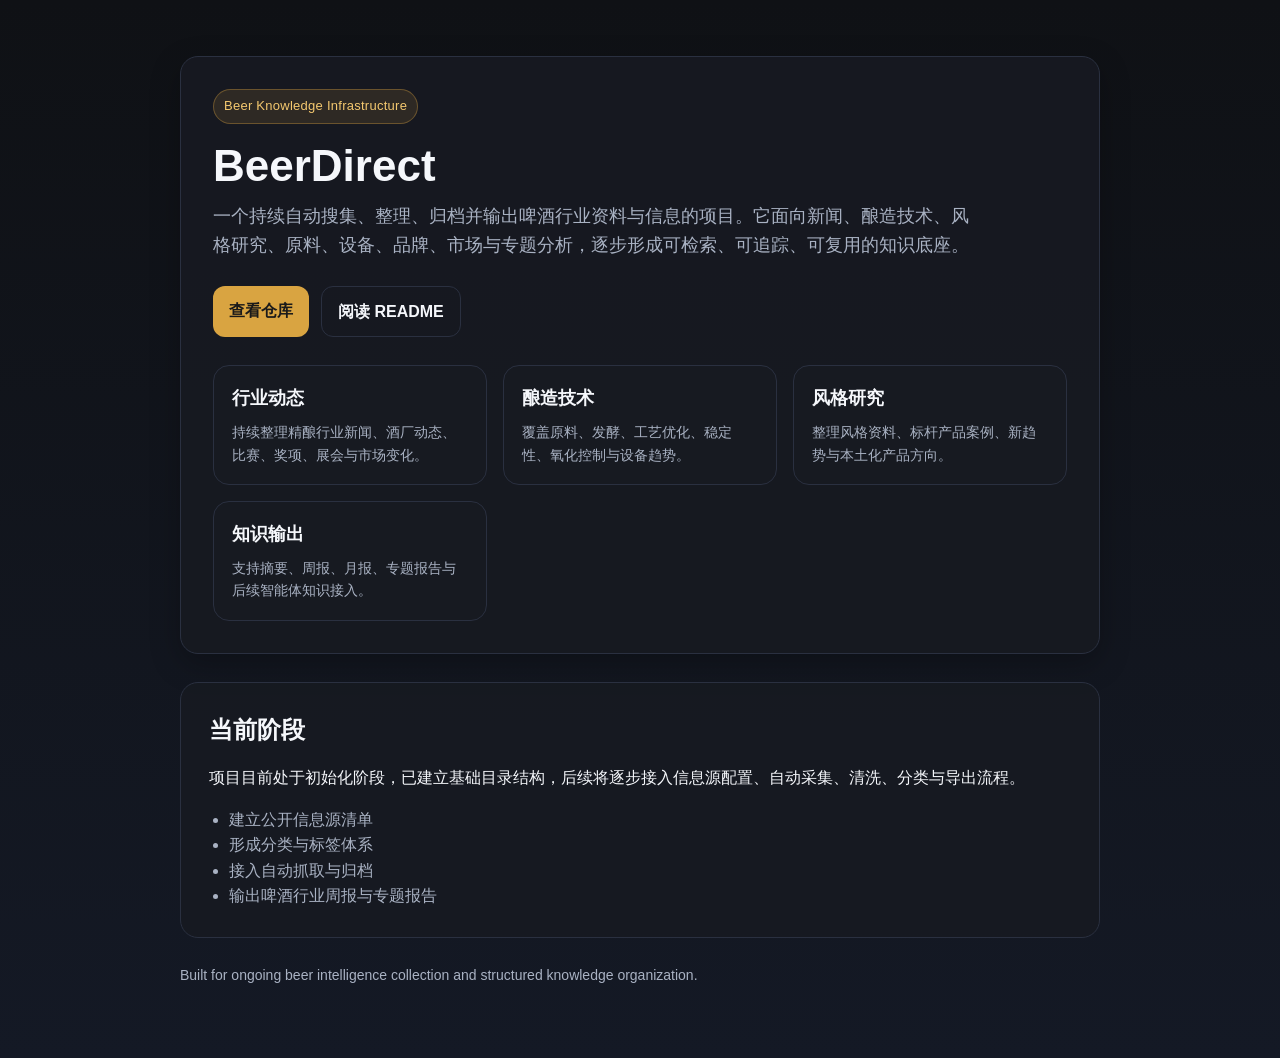
==== docs/index.html @ 403834e1 "Add static GitHub Pages landing page" ====
<!doctype html>
<html lang="zh-CN">
<head>
  <meta charset="utf-8" />
  <meta name="viewport" content="width=device-width, initial-scale=1" />
  <title>BeerDirect</title>
  <style>
    :root {
      --bg: #0f1115;
      --card: #171a21;
      --text: #f5f7fb;
      --muted: #a9b2c3;
      --accent: #d9a441;
      --border: #2a3040;
    }
    * { box-sizing: border-box; }
    body {
      margin: 0;
      font-family: -apple-system, BlinkMacSystemFont, "Segoe UI", Roboto, "Helvetica Neue", Arial, sans-serif;
      background: linear-gradient(180deg, #0f1115 0%, #141925 100%);
      color: var(--text);
      line-height: 1.6;
    }
    .wrap {
      max-width: 960px;
      margin: 0 auto;
      padding: 56px 20px 72px;
    }
    .hero {
      background: rgba(23, 26, 33, 0.92);
      border: 1px solid var(--border);
      border-radius: 18px;
      padding: 32px;
      box-shadow: 0 10px 30px rgba(0,0,0,.25);
    }
    h1 {
      margin: 0 0 12px;
      font-size: 44px;
      line-height: 1.1;
    }
    .sub {
      margin: 0;
      font-size: 18px;
      color: var(--muted);
      max-width: 760px;
    }
    .badge {
      display: inline-block;
      margin-bottom: 18px;
      padding: 6px 10px;
      border-radius: 999px;
      background: rgba(217, 164, 65, .12);
      border: 1px solid rgba(217, 164, 65, .35);
      color: #f4c86f;
      font-size: 13px;
      letter-spacing: .02em;
    }
    .grid {
      display: grid;
      grid-template-columns: repeat(auto-fit, minmax(220px, 1fr));
      gap: 16px;
      margin-top: 28px;
    }
    .card {
      background: var(--card);
      border: 1px solid var(--border);
      border-radius: 16px;
      padding: 18px;
    }
    .card h3 {
      margin: 0 0 8px;
      font-size: 18px;
    }
    .card p {
      margin: 0;
      color: var(--muted);
      font-size: 14px;
    }
    .actions {
      display: flex;
      flex-wrap: wrap;
      gap: 12px;
      margin-top: 26px;
    }
    .btn {
      display: inline-block;
      text-decoration: none;
      border-radius: 12px;
      padding: 12px 16px;
      font-weight: 600;
    }
    .btn-primary {
      background: var(--accent);
      color: #1a1a1a;
    }
    .btn-secondary {
      background: transparent;
      color: var(--text);
      border: 1px solid var(--border);
    }
    .section {
      margin-top: 28px;
      background: rgba(23, 26, 33, 0.86);
      border: 1px solid var(--border);
      border-radius: 18px;
      padding: 28px;
    }
    .section h2 {
      margin: 0 0 12px;
      font-size: 24px;
    }
    ul {
      padding-left: 20px;
      margin: 10px 0 0;
      color: var(--muted);
    }
    footer {
      margin-top: 26px;
      color: var(--muted);
      font-size: 14px;
    }
  </style>
</head>
<body>
  <div class="wrap">
    <section class="hero">
      <div class="badge">Beer Knowledge Infrastructure</div>
      <h1>BeerDirect</h1>
      <p class="sub">一个持续自动搜集、整理、归档并输出啤酒行业资料与信息的项目。它面向新闻、酿造技术、风格研究、原料、设备、品牌、市场与专题分析，逐步形成可检索、可追踪、可复用的知识底座。</p>

      <div class="actions">
        <a class="btn btn-primary" href="https://github.com/tipsypub/BeerDirect">查看仓库</a>
        <a class="btn btn-secondary" href="https://github.com/tipsypub/BeerDirect/blob/main/README.md">阅读 README</a>
      </div>

      <div class="grid">
        <div class="card">
          <h3>行业动态</h3>
          <p>持续整理精酿行业新闻、酒厂动态、比赛、奖项、展会与市场变化。</p>
        </div>
        <div class="card">
          <h3>酿造技术</h3>
          <p>覆盖原料、发酵、工艺优化、稳定性、氧化控制与设备趋势。</p>
        </div>
        <div class="card">
          <h3>风格研究</h3>
          <p>整理风格资料、标杆产品案例、新趋势与本土化产品方向。</p>
        </div>
        <div class="card">
          <h3>知识输出</h3>
          <p>支持摘要、周报、月报、专题报告与后续智能体知识接入。</p>
        </div>
      </div>
    </section>

    <section class="section">
      <h2>当前阶段</h2>
      <p>项目目前处于初始化阶段，已建立基础目录结构，后续将逐步接入信息源配置、自动采集、清洗、分类与导出流程。</p>
      <ul>
        <li>建立公开信息源清单</li>
        <li>形成分类与标签体系</li>
        <li>接入自动抓取与归档</li>
        <li>输出啤酒行业周报与专题报告</li>
      </ul>
    </section>

    <footer>
      Built for ongoing beer intelligence collection and structured knowledge organization.
    </footer>
  </div>
</body>
</html>
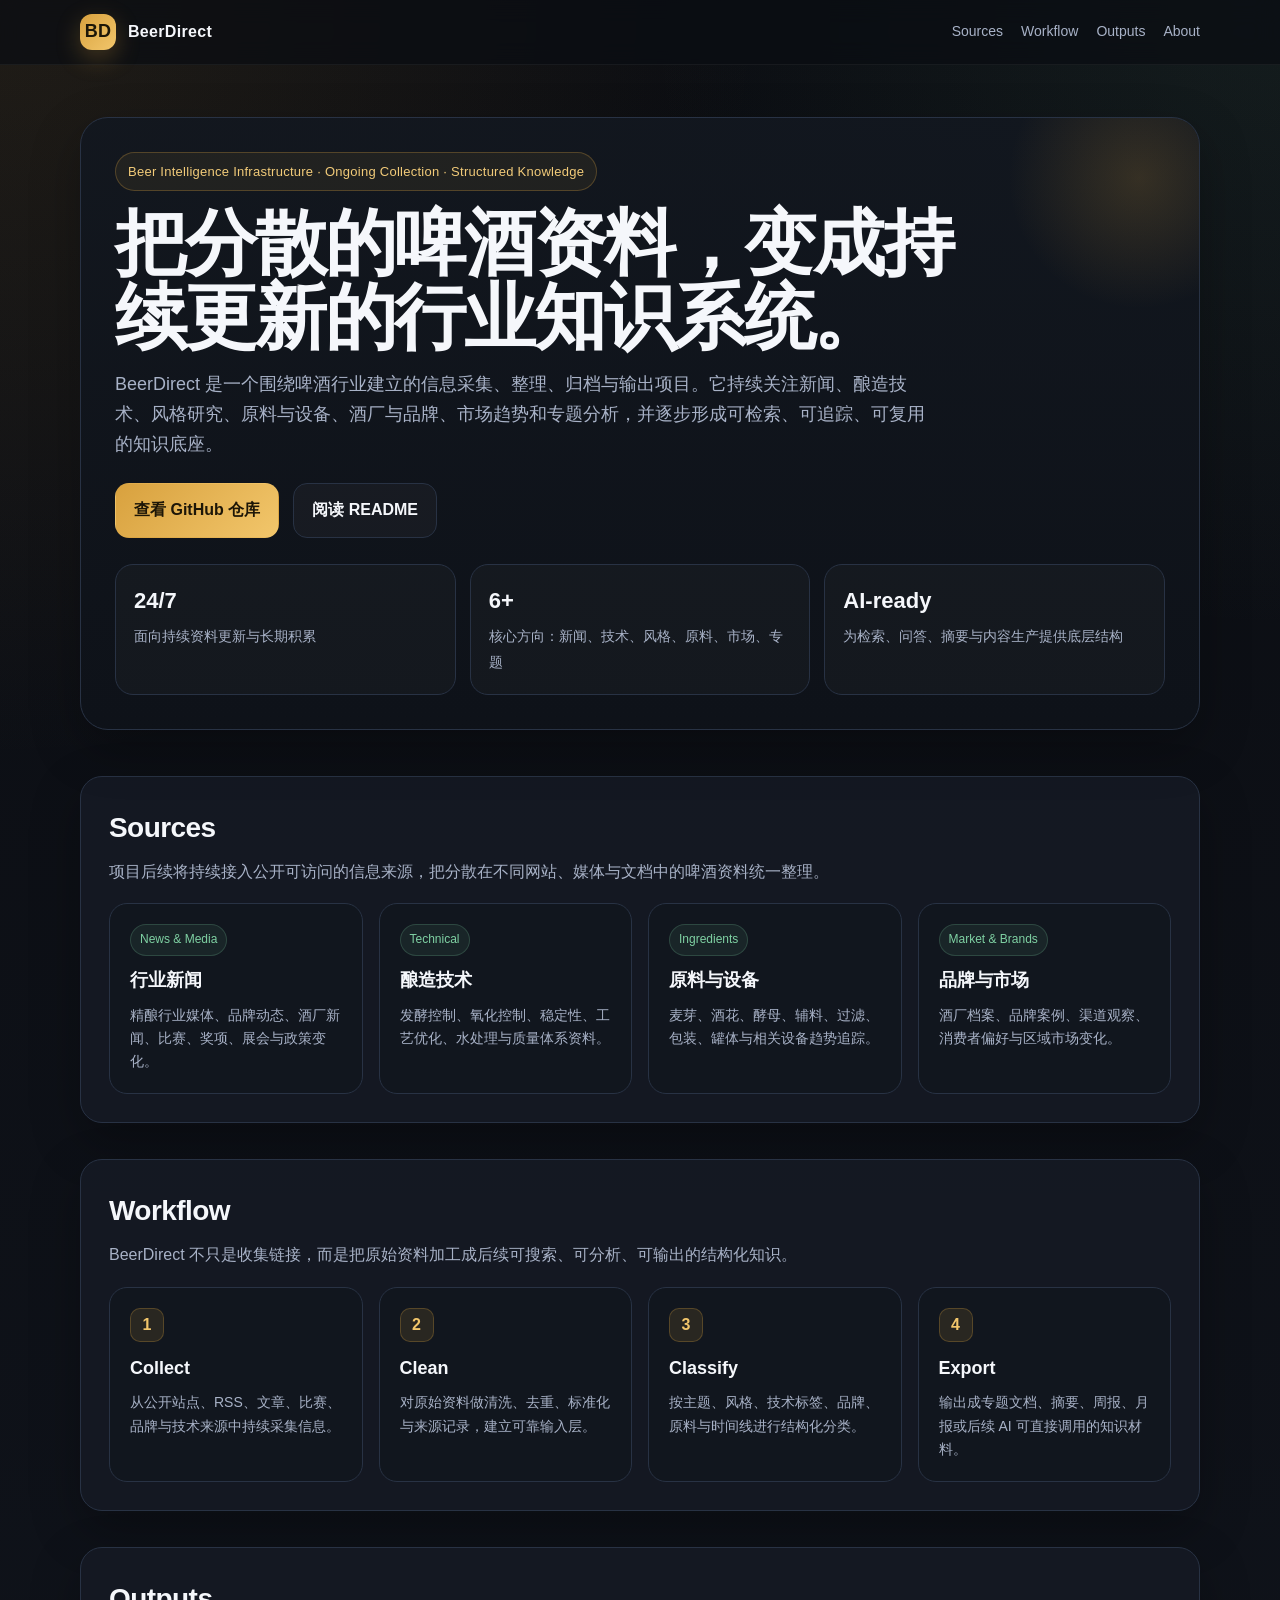
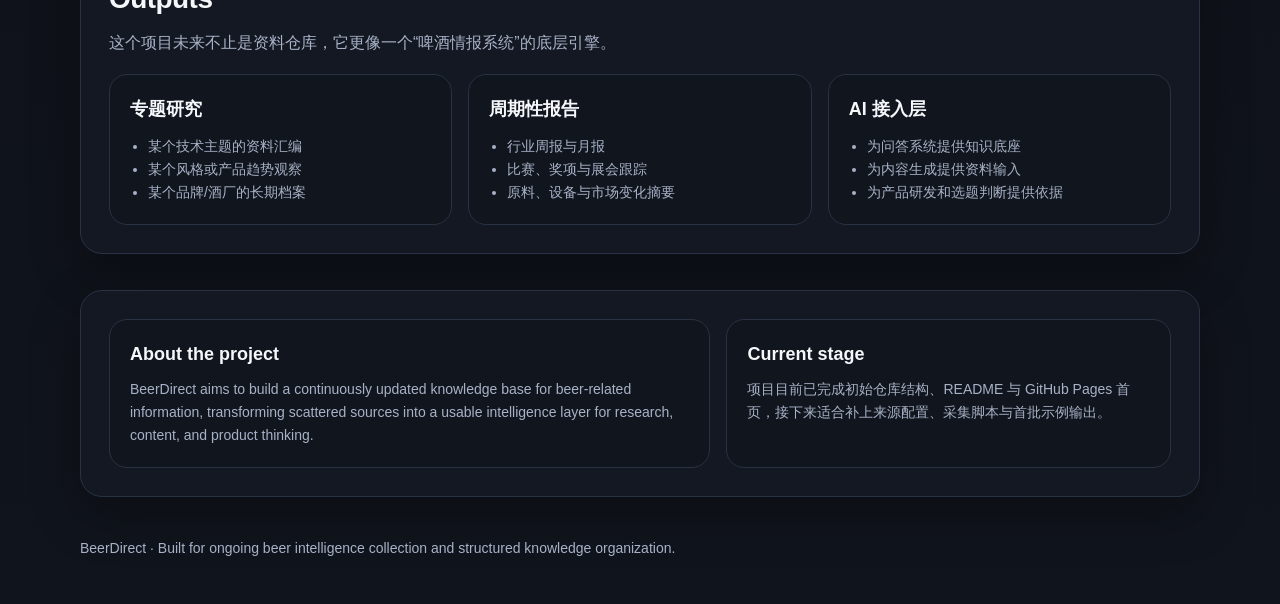
==== commit 075b529e: "Upgrade BeerDirect landing page" ====
--- a/docs/index.html
+++ b/docs/index.html
@@ -3,170 +3,461 @@
 <head>
   <meta charset="utf-8" />
   <meta name="viewport" content="width=device-width, initial-scale=1" />
-  <title>BeerDirect</title>
+  <title>BeerDirect — Beer Intelligence Infrastructure</title>
+  <meta name="description" content="BeerDirect 是一个持续自动搜集、整理、归档并输出啤酒行业资料与信息的项目。" />
   <style>
     :root {
-      --bg: #0f1115;
-      --card: #171a21;
+      --bg: #0b0d12;
+      --bg-soft: #11151d;
+      --card: rgba(21, 26, 36, 0.88);
+      --card-2: rgba(17, 22, 30, 0.92);
       --text: #f5f7fb;
-      --muted: #a9b2c3;
-      --accent: #d9a441;
-      --border: #2a3040;
+      --muted: #a8b2c7;
+      --line: #283244;
+      --accent: #d8a13e;
+      --accent-2: #f2c66b;
+      --ok: #7fd1a3;
+      --shadow: 0 18px 50px rgba(0,0,0,.28);
+      --radius: 22px;
+      --max: 1120px;
     }
     * { box-sizing: border-box; }
+    html { scroll-behavior: smooth; }
     body {
       margin: 0;
       font-family: -apple-system, BlinkMacSystemFont, "Segoe UI", Roboto, "Helvetica Neue", Arial, sans-serif;
-      background: linear-gradient(180deg, #0f1115 0%, #141925 100%);
       color: var(--text);
-      line-height: 1.6;
-    }
-    .wrap {
-      max-width: 960px;
+      background:
+        radial-gradient(circle at top left, rgba(216,161,62,.10), transparent 30%),
+        radial-gradient(circle at top right, rgba(127,209,163,.08), transparent 25%),
+        linear-gradient(180deg, #0b0d12 0%, #10141c 100%);
+      line-height: 1.65;
+    }
+    a { color: inherit; }
+    .container {
+      width: min(var(--max), calc(100% - 32px));
       margin: 0 auto;
-      padding: 56px 20px 72px;
+    }
+    .nav {
+      position: sticky;
+      top: 0;
+      z-index: 10;
+      backdrop-filter: blur(12px);
+      background: rgba(11, 13, 18, 0.72);
+      border-bottom: 1px solid rgba(255,255,255,.05);
+    }
+    .nav-inner {
+      display: flex;
+      align-items: center;
+      justify-content: space-between;
+      gap: 16px;
+      padding: 14px 0;
+    }
+    .brand {
+      display: flex;
+      align-items: center;
+      gap: 12px;
+      text-decoration: none;
+      font-weight: 700;
+      letter-spacing: .02em;
+    }
+    .brand-mark {
+      width: 36px;
+      height: 36px;
+      border-radius: 12px;
+      display: grid;
+      place-items: center;
+      color: #1c1608;
+      background: linear-gradient(135deg, var(--accent), var(--accent-2));
+      box-shadow: 0 8px 24px rgba(216,161,62,.28);
+      font-size: 18px;
+    }
+    .nav-links {
+      display: flex;
+      gap: 18px;
+      flex-wrap: wrap;
+      color: var(--muted);
+      font-size: 14px;
+    }
+    .nav-links a {
+      text-decoration: none;
     }
     .hero {
-      background: rgba(23, 26, 33, 0.92);
-      border: 1px solid var(--border);
-      border-radius: 18px;
-      padding: 32px;
-      box-shadow: 0 10px 30px rgba(0,0,0,.25);
-    }
-    h1 {
-      margin: 0 0 12px;
-      font-size: 44px;
-      line-height: 1.1;
-    }
-    .sub {
-      margin: 0;
-      font-size: 18px;
-      color: var(--muted);
-      max-width: 760px;
-    }
-    .badge {
-      display: inline-block;
-      margin-bottom: 18px;
-      padding: 6px 10px;
+      padding: 52px 0 28px;
+    }
+    .hero-box {
+      position: relative;
+      overflow: hidden;
+      border: 1px solid var(--line);
+      border-radius: 28px;
+      background: linear-gradient(180deg, rgba(18,23,31,.94), rgba(14,18,25,.96));
+      box-shadow: var(--shadow);
+      padding: 34px;
+    }
+    .hero-box::after {
+      content: "";
+      position: absolute;
+      right: -80px;
+      top: -80px;
+      width: 280px;
+      height: 280px;
+      background: radial-gradient(circle, rgba(216,161,62,.18), transparent 66%);
+      pointer-events: none;
+    }
+    .eyebrow {
+      display: inline-flex;
+      align-items: center;
+      gap: 8px;
+      border: 1px solid rgba(216,161,62,.28);
+      background: rgba(216,161,62,.08);
+      color: #f2cb79;
       border-radius: 999px;
-      background: rgba(217, 164, 65, .12);
-      border: 1px solid rgba(217, 164, 65, .35);
-      color: #f4c86f;
+      padding: 8px 12px;
       font-size: 13px;
       letter-spacing: .02em;
     }
+    h1 {
+      font-size: clamp(40px, 7vw, 72px);
+      line-height: 1.02;
+      margin: 16px 0 16px;
+      letter-spacing: -.03em;
+      max-width: 900px;
+    }
+    .lead {
+      max-width: 820px;
+      font-size: 18px;
+      color: var(--muted);
+      margin: 0;
+    }
+    .hero-actions {
+      display: flex;
+      flex-wrap: wrap;
+      gap: 14px;
+      margin-top: 24px;
+    }
+    .btn {
+      display: inline-flex;
+      align-items: center;
+      justify-content: center;
+      padding: 13px 18px;
+      border-radius: 14px;
+      text-decoration: none;
+      font-weight: 700;
+      border: 1px solid transparent;
+      transition: transform .16s ease, border-color .16s ease, background .16s ease;
+    }
+    .btn:hover { transform: translateY(-1px); }
+    .btn-primary {
+      color: #1d1607;
+      background: linear-gradient(135deg, var(--accent), var(--accent-2));
+    }
+    .btn-secondary {
+      color: var(--text);
+      background: rgba(255,255,255,.03);
+      border-color: var(--line);
+    }
+    .hero-stats {
+      display: grid;
+      grid-template-columns: repeat(3, minmax(0,1fr));
+      gap: 14px;
+      margin-top: 26px;
+    }
+    .stat {
+      border: 1px solid var(--line);
+      background: rgba(255,255,255,.025);
+      border-radius: 18px;
+      padding: 18px;
+    }
+    .stat strong {
+      display: block;
+      font-size: 22px;
+      margin-bottom: 4px;
+    }
+    .stat span {
+      color: var(--muted);
+      font-size: 14px;
+    }
+    .section {
+      padding: 18px 0;
+    }
+    .section-box {
+      border: 1px solid var(--line);
+      border-radius: var(--radius);
+      background: var(--card);
+      box-shadow: var(--shadow);
+      padding: 28px;
+    }
+    .section-head {
+      display: flex;
+      justify-content: space-between;
+      gap: 18px;
+      align-items: end;
+      margin-bottom: 18px;
+    }
+    .section-title {
+      font-size: 28px;
+      margin: 0;
+      letter-spacing: -.02em;
+    }
+    .section-desc {
+      margin: 8px 0 0;
+      color: var(--muted);
+      max-width: 760px;
+    }
     .grid {
       display: grid;
-      grid-template-columns: repeat(auto-fit, minmax(220px, 1fr));
       gap: 16px;
-      margin-top: 28px;
-    }
+    }
+    .grid-4 { grid-template-columns: repeat(4, minmax(0,1fr)); }
+    .grid-3 { grid-template-columns: repeat(3, minmax(0,1fr)); }
     .card {
-      background: var(--card);
-      border: 1px solid var(--border);
-      border-radius: 16px;
-      padding: 18px;
+      border: 1px solid var(--line);
+      border-radius: 18px;
+      background: var(--card-2);
+      padding: 20px;
     }
     .card h3 {
       margin: 0 0 8px;
       font-size: 18px;
     }
-    .card p {
+    .card p, .card li {
+      color: var(--muted);
       margin: 0;
-      color: var(--muted);
       font-size: 14px;
     }
-    .actions {
-      display: flex;
-      flex-wrap: wrap;
-      gap: 12px;
-      margin-top: 26px;
-    }
-    .btn {
+    .tag {
       display: inline-block;
-      text-decoration: none;
-      border-radius: 12px;
-      padding: 12px 16px;
-      font-weight: 600;
-    }
-    .btn-primary {
-      background: var(--accent);
-      color: #1a1a1a;
-    }
-    .btn-secondary {
-      background: transparent;
-      color: var(--text);
-      border: 1px solid var(--border);
-    }
-    .section {
-      margin-top: 28px;
-      background: rgba(23, 26, 33, 0.86);
-      border: 1px solid var(--border);
-      border-radius: 18px;
-      padding: 28px;
-    }
-    .section h2 {
-      margin: 0 0 12px;
-      font-size: 24px;
-    }
-    ul {
-      padding-left: 20px;
+      margin-bottom: 10px;
+      padding: 5px 9px;
+      border-radius: 999px;
+      font-size: 12px;
+      color: var(--ok);
+      background: rgba(127,209,163,.08);
+      border: 1px solid rgba(127,209,163,.2);
+    }
+    .flow {
+      display: grid;
+      grid-template-columns: repeat(4, minmax(0,1fr));
+      gap: 16px;
+    }
+    .flow .card {
+      position: relative;
+    }
+    .flow .num {
+      display: inline-grid;
+      place-items: center;
+      width: 34px;
+      height: 34px;
+      border-radius: 10px;
+      background: rgba(216,161,62,.12);
+      color: var(--accent-2);
+      border: 1px solid rgba(216,161,62,.26);
+      font-weight: 800;
+      margin-bottom: 12px;
+    }
+    .list {
+      padding-left: 18px;
       margin: 10px 0 0;
-      color: var(--muted);
-    }
-    footer {
-      margin-top: 26px;
+    }
+    .split {
+      display: grid;
+      grid-template-columns: 1.15fr .85fr;
+      gap: 16px;
+    }
+    .quote {
+      font-size: 18px;
+      color: #dfe6f5;
+      margin: 0;
+    }
+    .muted {
+      color: var(--muted);
+    }
+    .footer {
+      padding: 22px 0 44px;
       color: var(--muted);
       font-size: 14px;
+    }
+    @media (max-width: 980px) {
+      .grid-4, .grid-3, .flow, .split, .hero-stats { grid-template-columns: 1fr 1fr; }
+    }
+    @media (max-width: 680px) {
+      .nav-inner, .section-head { align-items: flex-start; }
+      .grid-4, .grid-3, .flow, .split, .hero-stats { grid-template-columns: 1fr; }
+      .hero-box, .section-box { padding: 22px; }
+      .lead { font-size: 16px; }
+      .nav-links { gap: 12px; }
     }
   </style>
 </head>
 <body>
-  <div class="wrap">
+  <nav class="nav">
+    <div class="container nav-inner">
+      <a class="brand" href="#top">
+        <span class="brand-mark">BD</span>
+        <span>BeerDirect</span>
+      </a>
+      <div class="nav-links">
+        <a href="#sources">Sources</a>
+        <a href="#workflow">Workflow</a>
+        <a href="#outputs">Outputs</a>
+        <a href="#about">About</a>
+      </div>
+    </div>
+  </nav>
+
+  <main id="top">
     <section class="hero">
-      <div class="badge">Beer Knowledge Infrastructure</div>
-      <h1>BeerDirect</h1>
-      <p class="sub">一个持续自动搜集、整理、归档并输出啤酒行业资料与信息的项目。它面向新闻、酿造技术、风格研究、原料、设备、品牌、市场与专题分析，逐步形成可检索、可追踪、可复用的知识底座。</p>
-
-      <div class="actions">
-        <a class="btn btn-primary" href="https://github.com/tipsypub/BeerDirect">查看仓库</a>
-        <a class="btn btn-secondary" href="https://github.com/tipsypub/BeerDirect/blob/main/README.md">阅读 README</a>
-      </div>
-
-      <div class="grid">
-        <div class="card">
-          <h3>行业动态</h3>
-          <p>持续整理精酿行业新闻、酒厂动态、比赛、奖项、展会与市场变化。</p>
+      <div class="container">
+        <div class="hero-box">
+          <div class="eyebrow">Beer Intelligence Infrastructure · Ongoing Collection · Structured Knowledge</div>
+          <h1>把分散的啤酒资料，变成持续更新的行业知识系统。</h1>
+          <p class="lead">BeerDirect 是一个围绕啤酒行业建立的信息采集、整理、归档与输出项目。它持续关注新闻、酿造技术、风格研究、原料与设备、酒厂与品牌、市场趋势和专题分析，并逐步形成可检索、可追踪、可复用的知识底座。</p>
+
+          <div class="hero-actions">
+            <a class="btn btn-primary" href="https://github.com/tipsypub/BeerDirect">查看 GitHub 仓库</a>
+            <a class="btn btn-secondary" href="https://github.com/tipsypub/BeerDirect/blob/main/README.md">阅读 README</a>
+          </div>
+
+          <div class="hero-stats">
+            <div class="stat"><strong>24/7</strong><span>面向持续资料更新与长期积累</span></div>
+            <div class="stat"><strong>6+</strong><span>核心方向：新闻、技术、风格、原料、市场、专题</span></div>
+            <div class="stat"><strong>AI-ready</strong><span>为检索、问答、摘要与内容生产提供底层结构</span></div>
+          </div>
         </div>
-        <div class="card">
-          <h3>酿造技术</h3>
-          <p>覆盖原料、发酵、工艺优化、稳定性、氧化控制与设备趋势。</p>
+      </div>
+    </section>
+
+    <section class="section" id="sources">
+      <div class="container">
+        <div class="section-box">
+          <div class="section-head">
+            <div>
+              <h2 class="section-title">Sources</h2>
+              <p class="section-desc">项目后续将持续接入公开可访问的信息来源，把分散在不同网站、媒体与文档中的啤酒资料统一整理。</p>
+            </div>
+          </div>
+          <div class="grid grid-4">
+            <article class="card">
+              <span class="tag">News & Media</span>
+              <h3>行业新闻</h3>
+              <p>精酿行业媒体、品牌动态、酒厂新闻、比赛、奖项、展会与政策变化。</p>
+            </article>
+            <article class="card">
+              <span class="tag">Technical</span>
+              <h3>酿造技术</h3>
+              <p>发酵控制、氧化控制、稳定性、工艺优化、水处理与质量体系资料。</p>
+            </article>
+            <article class="card">
+              <span class="tag">Ingredients</span>
+              <h3>原料与设备</h3>
+              <p>麦芽、酒花、酵母、辅料、过滤、包装、罐体与相关设备趋势追踪。</p>
+            </article>
+            <article class="card">
+              <span class="tag">Market & Brands</span>
+              <h3>品牌与市场</h3>
+              <p>酒厂档案、品牌案例、渠道观察、消费者偏好与区域市场变化。</p>
+            </article>
+          </div>
         </div>
-        <div class="card">
-          <h3>风格研究</h3>
-          <p>整理风格资料、标杆产品案例、新趋势与本土化产品方向。</p>
+      </div>
+    </section>
+
+    <section class="section" id="workflow">
+      <div class="container">
+        <div class="section-box">
+          <div class="section-head">
+            <div>
+              <h2 class="section-title">Workflow</h2>
+              <p class="section-desc">BeerDirect 不只是收集链接，而是把原始资料加工成后续可搜索、可分析、可输出的结构化知识。</p>
+            </div>
+          </div>
+          <div class="flow">
+            <article class="card">
+              <div class="num">1</div>
+              <h3>Collect</h3>
+              <p>从公开站点、RSS、文章、比赛、品牌与技术来源中持续采集信息。</p>
+            </article>
+            <article class="card">
+              <div class="num">2</div>
+              <h3>Clean</h3>
+              <p>对原始资料做清洗、去重、标准化与来源记录，建立可靠输入层。</p>
+            </article>
+            <article class="card">
+              <div class="num">3</div>
+              <h3>Classify</h3>
+              <p>按主题、风格、技术标签、品牌、原料与时间线进行结构化分类。</p>
+            </article>
+            <article class="card">
+              <div class="num">4</div>
+              <h3>Export</h3>
+              <p>输出成专题文档、摘要、周报、月报或后续 AI 可直接调用的知识材料。</p>
+            </article>
+          </div>
         </div>
-        <div class="card">
-          <h3>知识输出</h3>
-          <p>支持摘要、周报、月报、专题报告与后续智能体知识接入。</p>
+      </div>
+    </section>
+
+    <section class="section" id="outputs">
+      <div class="container">
+        <div class="section-box">
+          <div class="section-head">
+            <div>
+              <h2 class="section-title">Outputs</h2>
+              <p class="section-desc">这个项目未来不止是资料仓库，它更像一个“啤酒情报系统”的底层引擎。</p>
+            </div>
+          </div>
+          <div class="grid grid-3">
+            <article class="card">
+              <h3>专题研究</h3>
+              <ul class="list">
+                <li>某个技术主题的资料汇编</li>
+                <li>某个风格或产品趋势观察</li>
+                <li>某个品牌/酒厂的长期档案</li>
+              </ul>
+            </article>
+            <article class="card">
+              <h3>周期性报告</h3>
+              <ul class="list">
+                <li>行业周报与月报</li>
+                <li>比赛、奖项与展会跟踪</li>
+                <li>原料、设备与市场变化摘要</li>
+              </ul>
+            </article>
+            <article class="card">
+              <h3>AI 接入层</h3>
+              <ul class="list">
+                <li>为问答系统提供知识底座</li>
+                <li>为内容生成提供资料输入</li>
+                <li>为产品研发和选题判断提供依据</li>
+              </ul>
+            </article>
+          </div>
         </div>
       </div>
     </section>
 
-    <section class="section">
-      <h2>当前阶段</h2>
-      <p>项目目前处于初始化阶段，已建立基础目录结构，后续将逐步接入信息源配置、自动采集、清洗、分类与导出流程。</p>
-      <ul>
-        <li>建立公开信息源清单</li>
-        <li>形成分类与标签体系</li>
-        <li>接入自动抓取与归档</li>
-        <li>输出啤酒行业周报与专题报告</li>
-      </ul>
+    <section class="section" id="about">
+      <div class="container">
+        <div class="section-box">
+          <div class="split">
+            <article class="card">
+              <h3>About the project</h3>
+              <p class="quote">BeerDirect aims to build a continuously updated knowledge base for beer-related information, transforming scattered sources into a usable intelligence layer for research, content, and product thinking.</p>
+            </article>
+            <article class="card">
+              <h3>Current stage</h3>
+              <p class="muted">项目目前已完成初始仓库结构、README 与 GitHub Pages 首页，接下来适合补上来源配置、采集脚本与首批示例输出。</p>
+            </article>
+          </div>
+        </div>
+      </div>
     </section>
-
-    <footer>
-      Built for ongoing beer intelligence collection and structured knowledge organization.
-    </footer>
-  </div>
+  </main>
+
+  <footer class="footer">
+    <div class="container">
+      BeerDirect · Built for ongoing beer intelligence collection and structured knowledge organization.
+    </div>
+  </footer>
 </body>
 </html>
